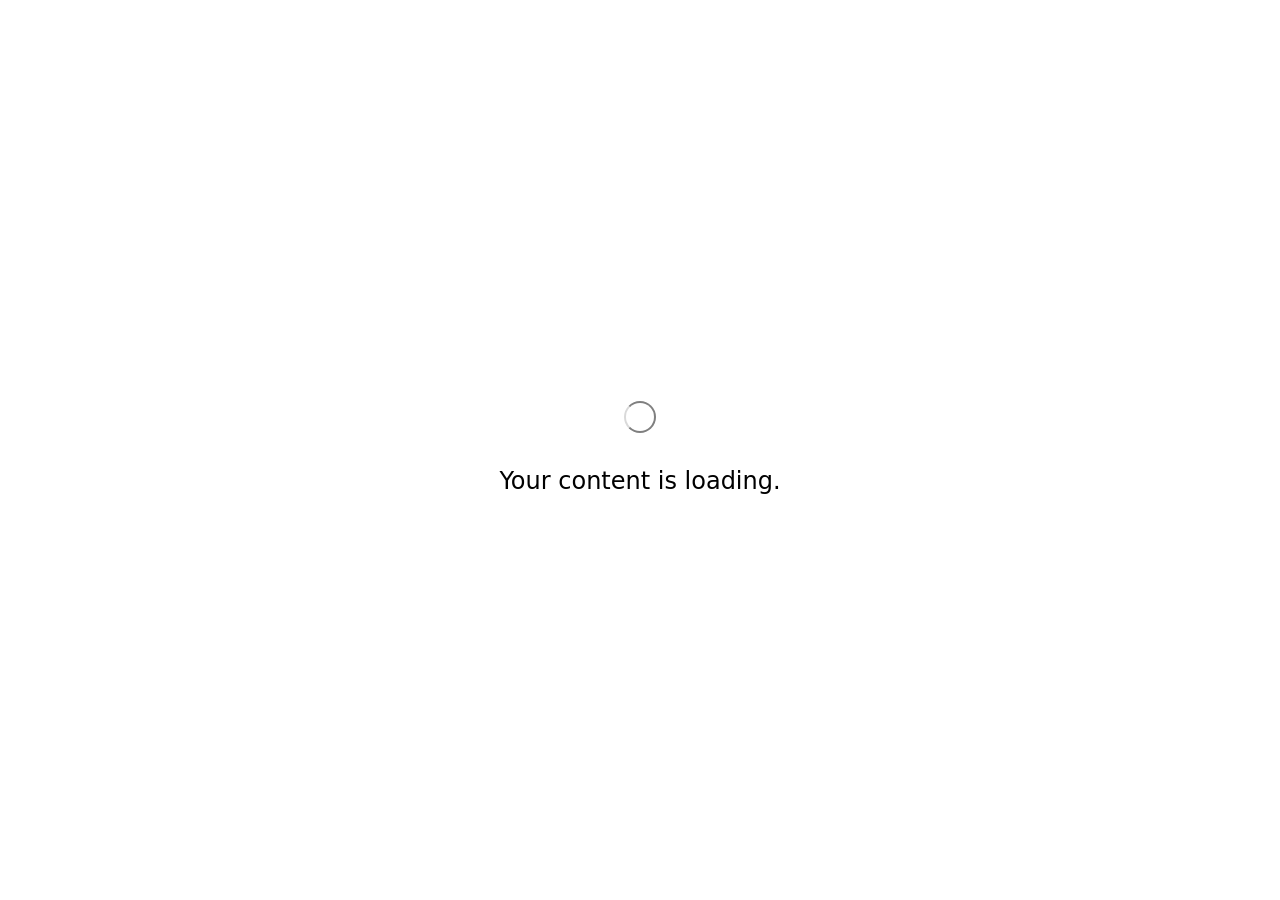
==== advocacy.html @ 3e5229f4 "Advocacy module Added advocacy module from BrockuU assignment" ====
<!DOCTYPE html>
<html lang="en" class="">
  <head>
    <meta http-equiv="X-UA-Compatible" content="IE=edge,chrome=1">
    <meta name="viewport" content="width=device-width, initial-scale=1">
    <meta charset="utf-8">

    <title>Topic 5: Advocacy and Support Services</title>
    <link type="text/css" rel="stylesheet" href="advocacy-lib/icomoon.css">
    <script type="text/javascript" src="advocacy-lib/player-0.0.11.min.js"></script>
    <script type="text/javascript" src="advocacy-lib/lzwcompress.js"></script>

    <!-- Resize Hack -->
    <script type="text/javascript">
      window.resizeTo(screen.width, screen.height);
    </script>
    

    <script id="__ENTRY__" type="application/json">
      {".js":["rise/8595e191.js"],".css":["sandbox/4adfab46.css"]}
    </script>

    <script id="__REMOTE_ENTRIES__" type="application/json">
      {"learn_distribution_frontend":{".js":["learn_dist/entry.js"]},"mondrian":{".js":["mondrian/entry.js"]}}
    </script>

    <script>
      (function() {
        const jsonp = {}
        const allowOutsideDriver = true

        function shouldLoad() {
          if(allowOutsideDriver)
            return true

          return window.location.protocol === 'file:'
            || (window !== window.parent && typeof window.parent.IsLmsPresent === 'function')
        }

        function loadModule(manifest) {
          const p = []

          if (manifest['.css'] != null) {
            for (var idx = 0; idx < manifest['.css'].length; idx++) {
              p.push(new Promise((resolve, reject) => {
                var link = document.createElement('link')
                link.onload = resolve
                link.onerror = reject
                link.rel = 'stylesheet'
                link.href = 'advocacy-lib/' + manifest['.css'][idx]
                document.body.appendChild(link)
              }))
            }
          }

          if (manifest['.js'] != null) {
            for (var idx = 0; idx < manifest['.js'].length; idx++) {
              p.push(new Promise((resolve, reject) => {
                var script = document.createElement('script')
                script.onload = resolve
                script.onerror = reject
                script.src = 'advocacy-lib/' + manifest['.js'][idx]
                document.body.appendChild(script)
              }))
            }
          }

          return Promise.all(p)
        }

        function deserialize(str) {
          const buffer = Uint8Array.from(atob(str), c => c.charCodeAt(0))
          const json = new TextDecoder().decode(buffer)
          const result = JSON.parse(json)
          return result
        }

        function __preventLoad() {
          let appDiv = document.getElementById('app')
          let errMsgSpan = document.createElement('span')
          let errMsgText = document.createTextNode('Error: Content launched outside of a supported LMS enviroment.')

          errMsgSpan.appendChild(errMsgText)
          appDiv.appendChild(errMsgSpan)

          throw new Error("Content launched outside of a supported LMS enviroment.")
        }

        function __loadEntry() {
          return loadModule(JSON.parse(document.getElementById('__ENTRY__').textContent))
        }

        function __loadRemoteEntry(name) {
          const manifest = JSON.parse(document.getElementById('__REMOTE_ENTRIES__').textContent)
          if (manifest[name] == null) throw new Error(`Missing manifest for remote entry "${name}".`)
          return loadModule(manifest[name])
        }

        async function __fetchCourse() {
          return Promise.resolve(deserialize("[base64]/[base64]/[base64]/[base64]/[base64]/PC9wPjwvbGk+PGxpPjxwPkhvdyBjYW4gd2Ugc3VwcG9ydCB5b3UgdG8gZmVlbCBzYWZlIGluIG91ciBjbGFzc3Jvb20/[base64]/[base64]/[base64]"))
        }

        window.__loadEntry = shouldLoad() ? __loadEntry : __preventLoad
        window.__loadRemoteEntry = __loadRemoteEntry
        window.__fetchCourse = __fetchCourse
      })()
    </script>
  </head>
  <body>
    <div id="app"></div>
    <script type="text/javascript">
  (function(root) {
    window.partnerContent = [];

    function isExport() {
      return true;
    }

    function resolvePath(path) {
      return ('advocacy-assets/').concat(path);
    }

    function resolveFontPath(font) {
      return ('advocacy-lib/fonts/').concat(font.key.split('/').reverse()[0]);
    }

    root.Runtime = {
      fetch: window.__fetchCourse,
      isExport: isExport,
      resolvePath: resolvePath,
      resolveFontPath: resolveFontPath
    };
  }(window));
</script>

    
    <script>__loadEntry()</script>

  </body>
</html>
---- advocacy-lib/icomoon.css ----
@font-face {
	font-family: 'icomoon';
	src:  url('fonts/icomoon.ttf') format('truetype'),
				url('fonts/icomoon.woff') format('woff');
	font-weight: normal;
	font-style: normal;
}

[class^="icon-"], [class*=" icon-"] {
	/* use !important to prevent issues with browser extensions that change fonts */
	font-family: 'icomoon' !important;
	speak: none;
	font-style: normal;
	font-weight: normal;
	font-variant: normal;
	text-transform: none;
	line-height: 1;

	/* Better Font Rendering =========== */
	-webkit-font-smoothing: antialiased;
	-moz-osx-font-smoothing: grayscale;
}

.icon-edit-author-name:before {
	content: "\e976";
}
.icon-lock:before {
	content: "\e977";
}
.icon-checkmark-valid:before {
	content: "\e95d";
}
.icon-close-media-panel:before {
	content: "\e95e";
}
.icon-trash4:before {
	content: "\e95f";
}
.icon-x-invalid-url:before {
	content: "\e960";
}
.icon-attach2:before {
	content: "\e961";
}
.icon-bold:before {
	content: "\e962";
}
.icon-fontcolor:before {
	content: "\e963";
}
.icon-fontsize:before {
	content: "\e964";
}
.icon-italic:before {
	content: "\e965";
}
.icon-link:before {
	content: "\e966";
}
.icon-orderedlist:before {
	content: "\e967";
}
.icon-quote:before {
	content: "\e968";
}
.icon-unorderedlist:before {
	content: "\e969";
}
.icon-feedback:before {
	content: "\e910";
}
.icon-review:before {
	content: "\e911";
}
.icon-customizable:before {
	content: "\e908";
}
.icon-design:before {
	content: "\e909";
}
.icon-interactions:before {
	content: "\e90a";
}
.icon-questions:before {
	content: "\e90b";
}
.icon-scenarios2:before {
	content: "\e90c";
}
.icon-slides:before {
	content: "\e90d";
}
.icon-desktop:before {
	content: "\e902";
}
.icon-expressions:before {
	content: "\e903";
}
.icon-poses:before {
	content: "\e904";
}
.icon-retina:before {
	content: "\e905";
}
.icon-scenarios:before {
	content: "\e906";
}
.icon-transparency:before {
	content: "\e907";
}
.icon-Master-01:before {
	content: "\e934";
}
.icon-Master-02:before {
	content: "\e93a";
}
.icon-Master-03:before {
	content: "\e939";
}
.icon-Master-04:before {
	content: "\e936";
}
.icon-Master-05:before {
	content: "\e93b";
}
.icon-Master-06:before {
	content: "\e935";
}
.icon-Master-07:before {
	content: "\e937";
}
.icon-Master-08:before {
	content: "\e938";
}
.icon-Master-09:before {
	content: "\e922";
}
.icon-Master-10:before {
	content: "\e926";
}
.icon-Master-11:before {
	content: "\e924";
}
.icon-Master-12:before {
	content: "\e928";
}
.icon-Master-13:before {
	content: "\e923";
}
.icon-Master-14:before {
	content: "\e925";
}
.icon-Master-15:before {
	content: "\e929";
}
.icon-Master-16:before {
	content: "\e927";
}
.icon-Master-17:before {
	content: "\e92b";
}
.icon-Master-18:before {
	content: "\e92c";
}
.icon-Master-19:before {
	content: "\e92d";
}
.icon-Master-20:before {
	content: "\e92e";
}
.icon-Master-21:before {
	content: "\e92f";
}
.icon-Master-22:before {
	content: "\e930";
}
.icon-Master-23:before {
	content: "\e931";
}
.icon-Master-24:before {
	content: "\e932";
}
.icon-Master-25:before {
	content: "\e933";
}
.icon-Master-26:before {
	content: "\e92a";
}
.icon-check-circle:before {
	content: "\e803";
}
.icon-trash:before {
	content: "\e804";
}
.icon-rotation:before {
	content: "\e91a";
}
.icon-vector:before {
	content: "\e91b";
}
.icon-mute:before {
	content: "\e90e";
}
.icon-volume:before {
	content: "\e90f";
}
.icon-logo:before {
	content: "\e805";
}
.icon-share:before {
	content: "\e801";
}
.icon-sorting:before {
	content: "\e91c";
}
.icon-more:before {
	content: "\e91d";
}
.icon-copy:before {
	content: "\e951";
}
.icon-clock:before {
	content: "\e915";
}
.icon-quotes-left:before {
	content: "\e918";
}
.icon-list-numbered:before {
	content: "\e916";
}
.icon-list2:before {
	content: "\e917";
}
.icon-plus:before {
	content: "\e60a";
}
.icon-info:before {
	content: "\e974";
}
.icon-cross:before {
	content: "\e913";
}
.icon-checkmark:before {
	content: "\e975";
}
.icon-arrow-up2:before {
	content: "\e959";
}
.icon-arrow-down2:before {
	content: "\e95a";
}
.icon-sort-alpha-asc:before {
	content: "\e912";
}
.icon-rtf:before {
	content: "\e94b";
}
.icon-doc:before {
	content: "\e94a";
}
.icon-pdf:before {
	content: "\e94c";
}
.icon-ppt:before {
	content: "\e94d";
}
.icon-file:before {
	content: "\e94e";
}
.icon-xls:before {
	content: "\e94f";
}
.icon-zip:before {
	content: "\e950";
}
.icon-file-alt:before {
	content: "\e944";
}
.icon-doc-alt:before {
	content: "\e943";
}
.icon-pdf-alt:before {
	content: "\e945";
}
.icon-ppt-alt:before {
	content: "\e946";
}
.icon-rtf-alt:before {
	content: "\e947";
}
.icon-xls-alt:before {
	content: "\e948";
}
.icon-zip-alt:before {
	content: "\e949";
}
.icon-attach:before {
	content: "\e942";
}
.icon-reload:before {
	content: "\e941";
}
.icon-trash2:before {
	content: "\e60d";
}
.icon-arrow-left:before {
	content: "\e608";
}
.icon-arrow-right:before {
	content: "\e609";
}
.icon-check-alt:before {
	content: "\e606";
}
.icon-password-view:before {
	content: "\e972";
}
.icon-password-hide:before {
	content: "\e973";
}
.icon-view-grid:before {
	content: "\e96c";
}
.icon-grid-view:before {
	content: "\e96c";
}
.icon-view-list:before {
	content: "\e96d";
}
.icon-list-view:before {
	content: "\e96d";
}
.icon-blocks:before {
	content: "\e95b";
}
.icon-list3:before {
	content: "\e95c";
}
.icon-export:before {
	content: "\e958";
}
.icon-screencast:before {
	content: "\e957";
}
.icon-cursor:before {
	content: "\e956";
}
.icon-documents:before {
	content: "\e952";
}
.icon-duplicate:before {
	content: "\e952";
}
.icon-trash3:before {
	content: "\e953";
}
.icon-Article:before {
	content: "\e93c";
}
.icon-Interaction:before {
	content: "\e93d";
}
.icon-Quiz:before {
	content: "\e93e";
}
.icon-Video:before {
	content: "\e93f";
}
.icon-trashcan:before {
	content: "\e921";
}
.icon-marker_style:before {
	content: "\e920";
}
.icon-photo:before {
	content: "\e91f";
}
.icon-microphone:before {
	content: "\e91e";
}
.icon-plus2:before {
	content: "\e800";
}
.icon-processing:before {
	content: "\e607";
}
.icon-menu:before {
	content: "\e602";
}
.icon-headset:before {
	content: "\e603";
}
.icon-list:before {
	content: "\e604";
}
.icon-video:before {
	content: "\e605";
}
.icon-mail:before {
	content: "\e954";
}
.icon-remove:before {
	content: "\e955";
}
.icon-up-level-2:before {
	content: "\e96e";
}
.icon-up-level-list-2:before {
	content: "\e96f";
}
.icon-plus-circle:before {
	content: "\e802";
}
.icon-up-level:before {
	content: "\e970";
}
.icon-up-level-list:before {
	content: "\e971";
}
.icon-eye:before {
	content: "\e96b";
}
.icon-tick:before {
	content: "\e900";
}
.icon-check:before {
	content: "\e901";
}
.icon-link-alt:before {
	content: "\e919";
}
.icon-chevron-down:before {
	content: "\e60b";
}
.icon-chevron-up:before {
	content: "\e60c";
}
.icon-chevron-left:before {
	content: "\e600";
}
.icon-chevron:before {
	content: "\e601";
}
.icon-chevron-right:before {
	content: "\e601";
}
.icon-close-small:before {
	content: "\e940";
}
.icon-pie-chart:before {
	content: "\e914";
}
.icon-alert:before {
	content: "\e96a";
}
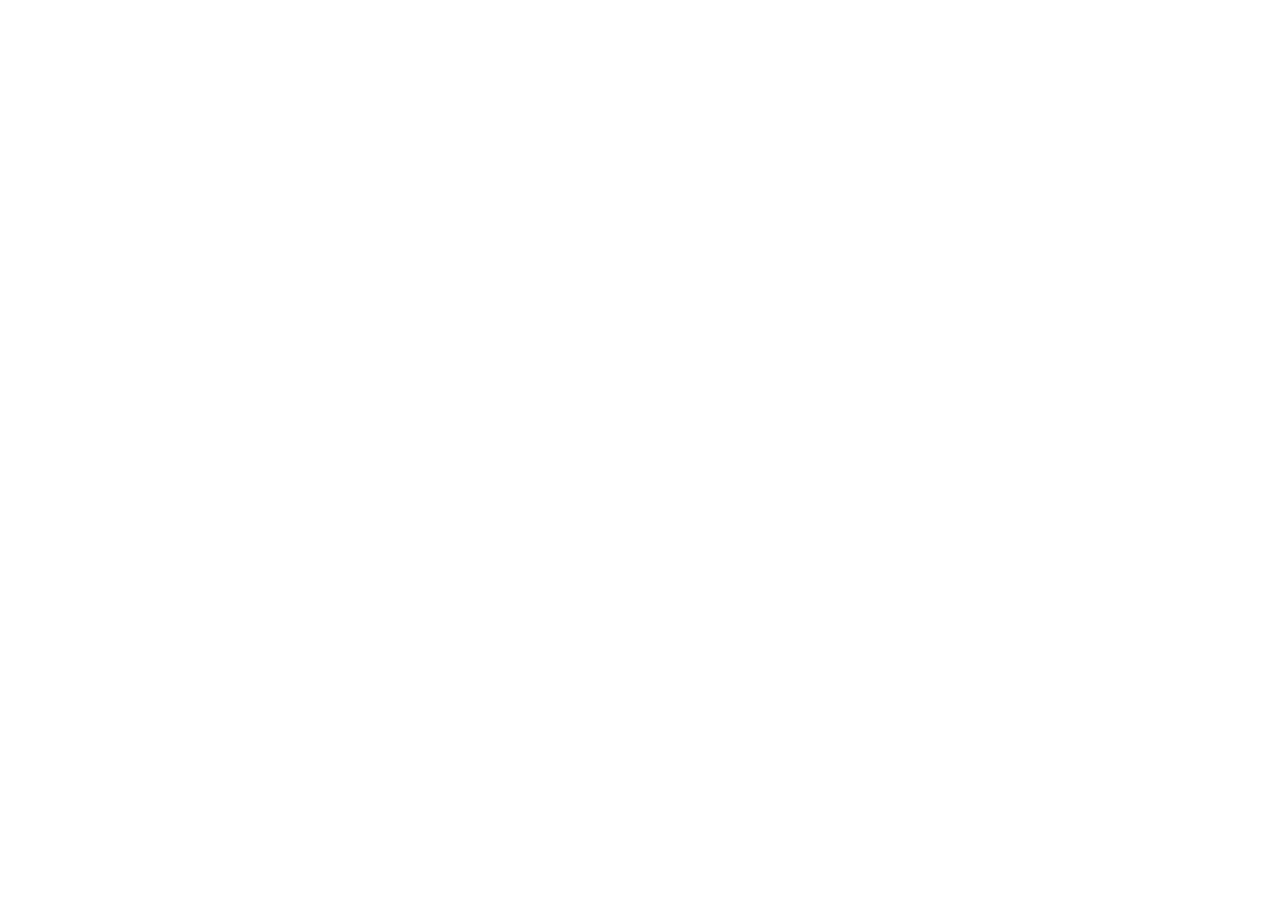
==== commit 07bea4e2: "Update advocacy #2 Replaced advocacy.html with modded language.html" ====
--- a/advocacy.html
+++ b/advocacy.html
@@ -5,7 +5,8 @@
     <meta name="viewport" content="width=device-width, initial-scale=1">
     <meta charset="utf-8">
 
-    <title>Topic 5: Advocacy and Support Services</title>
+    <title>Week 7 - Finding Your Community </title>
+
     <link type="text/css" rel="stylesheet" href="advocacy-lib/icomoon.css">
     <script type="text/javascript" src="advocacy-lib/player-0.0.11.min.js"></script>
     <script type="text/javascript" src="advocacy-lib/lzwcompress.js"></script>
@@ -15,27 +16,21 @@
       window.resizeTo(screen.width, screen.height);
     </script>
     
+    <!--[if lt IE 9]>
+    <script src="//html5shiv.googlecode.com/svn/trunk/html5.js"></script>
+    <![endif]-->
 
     <script id="__ENTRY__" type="application/json">
-      {".js":["rise/8595e191.js"],".css":["sandbox/4adfab46.css"]}
+      {".js":["rise/f8a45d57.js"]}
     </script>
 
     <script id="__REMOTE_ENTRIES__" type="application/json">
-      {"learn_distribution_frontend":{".js":["learn_dist/entry.js"]},"mondrian":{".js":["mondrian/entry.js"]}}
+      {"mondrian":{".js":["mondrian/entry.js"]}}
     </script>
 
     <script>
       (function() {
         const jsonp = {}
-        const allowOutsideDriver = true
-
-        function shouldLoad() {
-          if(allowOutsideDriver)
-            return true
-
-          return window.location.protocol === 'file:'
-            || (window !== window.parent && typeof window.parent.IsLmsPresent === 'function')
-        }
 
         function loadModule(manifest) {
           const p = []
@@ -75,17 +70,6 @@
           return result
         }
 
-        function __preventLoad() {
-          let appDiv = document.getElementById('app')
-          let errMsgSpan = document.createElement('span')
-          let errMsgText = document.createTextNode('Error: Content launched outside of a supported LMS enviroment.')
-
-          errMsgSpan.appendChild(errMsgText)
-          appDiv.appendChild(errMsgSpan)
-
-          throw new Error("Content launched outside of a supported LMS enviroment.")
-        }
-
         function __loadEntry() {
           return loadModule(JSON.parse(document.getElementById('__ENTRY__').textContent))
         }
@@ -95,46 +79,521 @@
           if (manifest[name] == null) throw new Error(`Missing manifest for remote entry "${name}".`)
           return loadModule(manifest[name])
         }
-
-        async function __fetchCourse() {
-          return Promise.resolve(deserialize("[base64]/[base64]/[base64]/[base64]/[base64]/PC9wPjwvbGk+PGxpPjxwPkhvdyBjYW4gd2Ugc3VwcG9ydCB5b3UgdG8gZmVlbCBzYWZlIGluIG91ciBjbGFzc3Jvb20/[base64]/[base64]/[base64]"))
-        }
-
-        window.__loadEntry = shouldLoad() ? __loadEntry : __preventLoad
+        
+        async function __loadJsonp(id, path) {
+          try {
+            return await new Promise((resolve, reject) => {
+              try {
+                jsonp[id] = resolve
+                const script = document.createElement('script')
+                script.onerror = reject
+                script.src = `./${path}`
+                document.head.appendChild(script)
+              } catch (err) {
+                reject(err)
+              }
+            })
+          } finally {
+            delete jsonp[id]
+          }
+        }
+
+        function __resolveJsonp(id, data) {
+          const resolve = jsonp[id]
+          if (typeof resolve !== 'function') {
+            throw new Error(`Could not load JSONP "${id}"`)
+          }
+          resolve(data)
+        }
+
+        async function __fetchCourse(name) {
+          name = name == null ? window.i18n.default : name
+          if (!window.i18n.available.includes(name)) {
+            console.warn(`Could not load locale "${name}"`)
+            name = window.i18n.available[0]
+          }
+          const encoded = await __loadJsonp(`course:${name}`, `language-locales/${name}.js`)
+          const courseData = deserialize(encoded)
+          return courseData
+        }
+
+        window.__loadEntry = __loadEntry
         window.__loadRemoteEntry = __loadRemoteEntry
+        window.__loadJsonp = __loadJsonp
+        window.__resolveJsonp = __resolveJsonp
         window.__fetchCourse = __fetchCourse
       })()
     </script>
   </head>
   <body>
     <div id="app"></div>
-    <script type="text/javascript">
+    <script>
   (function(root) {
+    window.i18n = {"available":["und"],"default":"und"};
     window.partnerContent = [];
 
-    function isExport() {
-      return true;
-    }
-
-    function resolvePath(path) {
-      return ('advocacy-assets/').concat(path);
-    }
-
-    function resolveFontPath(font) {
-      return ('advocacy-lib/fonts/').concat(font.key.split('/').reverse()[0]);
-    }
-
-    root.Runtime = {
-      fetch: window.__fetchCourse,
-      isExport: isExport,
-      resolvePath: resolvePath,
-      resolveFontPath: resolveFontPath
-    };
+    var quizId = null;
+    var storylineId = null;
+    var completionPercentage = 100;
+    var reporting = 'passed-incomplete';
+
+    var LMSProxySelections = [
+      'CommitData',
+      'ConcedeControl', // Gives control back to the LMS
+      'CreateResponseIdentifier', // Create question response
+      'Finish',
+      'GetDataChunk',  // Retrieve stringified object with lesson progress
+      'GetStatus', // Get Current Status
+      'MatchingResponse', // Interaction - Question Type
+      'RecordFillInInteraction', // Interaction - Question Type
+      'RecordMatchingInteraction', // Interaction - Question Type
+      'RecordMultipleChoiceInteraction', // Interaction - Question Type
+      'ResetStatus', // Reset the Status
+      'SetBookmark',   // Set identifier for bookmark
+      'SetDataChunk',  // Set a stringified object with lesson progress
+      'SetFailed', // Tell LMS user Failed course
+      'SetPassed', // Tell LMS user Passed the course
+      'SetReachedEnd', // Tell LMS user completed course
+      'SetScore', // Report Users Score to the LMS (for Pass and fail)
+      'WriteToDebug',
+    ];
+
+    function HookCommit() {
+  LMSProxyFuncs.WriteToDebug('Commit strategy detected a reason to commit! Forcing a commit to the LMS.');
+  LMSProxyFuncs.CommitData();
+}
+
+const ProxyHooks = {
+
+  'SetFailed': HookCommit,
+  'SetPassed': HookCommit,
+  'SetReachedEnd': HookCommit,
+  'SetScore': HookCommit,
+
+  'RecordMultipleChoiceInteraction': HookCommit,
+  'RecordMatchingInteraction': HookCommit,
+  'RecordFillInInteraction': HookCommit,
+  'MatchingResponse': HookCommit,
+};
+
+function hookProxy(funcName) {
+  if(ProxyHooks[funcName]) {
+    return ProxyHooks[funcName]();
+  }
+
+  return;
+}
+
+var LMSProxyFuncs = pick(LMSProxySelections, window.parent, Function.prototype);
+
+function noAPIFunction (funcName) {
+  return function () {
+    console.log('Warning: Course was unable to find the LMS API for ' + funcName + '. Course may have been launched from scormcontent/index.html, or the course package is not within an LMS. Saving of student data will not occur.');
+  }
+}
+
+var initProxy = function() {
+  return Object.keys(LMSProxyFuncs).reduce(function(newProxy, funcName) {
+    if (LMSProxyFuncs[funcName].toString().length < 35) {
+      noAPIFunction(funcName)();
+
+      if (funcName === 'cmi5') {
+        newProxy['cmi5'] = {
+          getMasteryScore: noAPIFunction('cmi5.getMasteryScore')
+        }
+      } else {
+        newProxy[funcName] = noAPIFunction(funcName);
+      }
+      
+      return newProxy;
+    }
+
+    if (arrayHas(funcName, ['CreateResponseIdentifier', 'MatchingResponse', 'cmi5'])) {
+      newProxy[funcName] = LMSProxyFuncs[funcName];
+      return newProxy;
+    }
+
+    newProxy[funcName] = function () {
+      var args = ([]).slice.call(arguments);
+      var result = LMSProxyFuncs[funcName].apply(null, args);
+
+      hookProxy(funcName);
+
+      return result;
+    }
+    return newProxy;
+  }, {})
+}
+
+
+    var LMSProxy = initProxy();
+
+    var cache = getLMSData();
+
+    function debounce(fn, delay) {
+  var timer = null;
+
+  return function () {
+    var context = this, args = arguments;
+    clearTimeout(timer);
+    timer = setTimeout(function () {
+      fn.apply(context, args);
+    }, delay);
+  };
+}
+
+function compress(data) {
+  try {
+    return JSON.stringify({
+      v: 2,
+      d: lzwCompress.pack(JSON.stringify(data)),
+      cpv: "1T6ydVHY"
+    });
+  } catch(e) {
+    return '';
+  }
+}
+
+function decompress(stringData) {
+  try {
+    const data = JSON.parse(stringData);
+
+    return data.d
+      ? JSON.parse(lzwCompress.unpack(data.d))
+      : data;
+  } catch(e) {
+    return {};
+  }
+}
+
+function assign(target) {
+  if (target === undefined || target === null) {
+    throw new TypeError('assign: Cannot convert undefined or null to object');
+  }
+
+  var output = Object(target);
+
+  for (var index = 1; index < arguments.length; index++) {
+    var source = arguments[index];
+    if (source !== undefined && source !== null) {
+      for (var nextKey in source) {
+        if (source.hasOwnProperty(nextKey)) {
+          output[nextKey] = source[nextKey];
+        }
+      }
+    }
+  }
+  return output;
+}
+
+function identity(value) {
+  return value;
+}
+
+function bookmark(id) {
+  var url = 'index.html#/lessons/' + id;
+
+  LMSProxy.SetBookmark(url, '');
+}
+
+function completeOut(passed, reportParam) {
+  var reportType = reportParam || reporting;
+
+  if(passed) {
+    switch(reportType) {
+      case 'completed-incomplete':
+      case 'completed-failed':
+        LMSProxy.ResetStatus();
+        LMSProxy.SetReachedEnd();
+        break;
+
+      case 'passed-incomplete':
+      case 'passed-failed':
+        LMSProxy.SetPassed();
+        LMSProxy.SetReachedEnd();
+        break;
+    }
+  } else {
+    switch(reportType) {
+      case 'passed-failed':
+      case 'completed-failed':
+        if(!isPassed()) {
+          LMSProxy.SetFailed();
+        }
+        break;
+    }
+  }
+}
+
+var setDataChunk = debounce(function(data) {
+  LMSProxy.SetDataChunk(data);
+}, 1000);
+
+function concatLMSData(data) {
+  assign(cache, data);
+  setDataChunk(compress(cache));
+}
+
+function exit() {
+  LMSProxy.ConcedeControl();
+}
+
+function finish(totalProgress) {
+  if (
+    quizId === null &&
+    storylineId === null &&
+    completionPercentage != undefined &&
+    totalProgress >= completionPercentage
+  ) {
+    completeOut(true);
+  }
+}
+
+function finishQuiz(passed, score, id) {
+  if (id == quizId) {
+    reportScore(score);
+    completeOut(passed);
+  }
+}
+
+function finishStoryline(id, passed, isQuiz, score) {
+  if (id == storylineId) {
+    if (isQuiz) {
+      reportScore(score);
+      completeOut(passed, 'passed-failed');
+    } else {
+      completeOut(passed);
+    }
+  }
+}
+
+function sanitizeForUri(title) {
+  var strippedTitle = title.replace(/<(?:.|\n)*?>/gm, '');
+  var sanitizedTitle = strippedTitle.replace(/[^a-zA-Z0-9-_.~]/g, '-');
+  return sanitizedTitle;
+}
+
+function shorten(title) {
+  return title.charAt(0);
+}
+
+function buildResponseIdentifier(response) {
+  var title = sanitizeForUri(response.title);
+  return LMSProxy.CreateResponseIdentifier(shorten(title), title);
+}
+
+function buildMatchingResponse(response) {
+  var sourceTitle = sanitizeForUri(response.source.title);
+  var targetTitle = sanitizeForUri(response.target.title);
+
+  var source =
+    LMSProxy.CreateResponseIdentifier(shorten(sourceTitle), sourceTitle);
+  var target =
+    LMSProxy.CreateResponseIdentifier(shorten(targetTitle), targetTitle);
+
+  return new LMSProxy.MatchingResponse(source, target);
+}
+
+function cleanTitle(title, maxSize) {
+  return title.substr(0, maxSize || 20).replace(/\s/g, '_');
+}
+
+function titleToId(quiz, question, attempts) {
+  return cleanTitle(quiz, 20) + '_' + cleanTitle(question, 230) + '_' + attempts.toString().substr(0,3);
+}
+
+function normalizeResult(correct) {
+  return correct
+    ? window.parent.INTERACTION_RESULT_CORRECT
+    : window.parent.INTERACTION_RESULT_WRONG;
+}
+
+function reportAnswer(data) {
+  var recorder = Function.prototype;
+  var response;
+  var correctResponses;
+
+  var isCorrect = normalizeResult(data.isCorrect);
+  var latency = data.latency;
+  var title = data.questionTitle;
+  var weighting = 1;
+  var strId = titleToId(data.quizTitle, title, data.retryAttempts);
+
+  switch (data.type) {
+    case 'MULTIPLE_CHOICE':
+    case 'MULTIPLE_RESPONSE':
+      response = data.response.map(buildResponseIdentifier);
+      correctResponses = data.correctResponse.map(buildResponseIdentifier);
+      recorder = LMSProxy.RecordMultipleChoiceInteraction;
+      break;
+
+    case 'FILL_IN_THE_BLANK':
+      response = data.response;
+      correctResponses = data.correctResponse;
+      recorder = LMSProxy.RecordFillInInteraction;
+      break;
+
+    case 'MATCHING':
+      response = data.response.map(buildMatchingResponse);
+      correctResponses = data.correctResponse.map(buildMatchingResponse);
+      recorder = LMSProxy.RecordMatchingInteraction;
+      break;
+  }
+
+  recorder(
+    strId,
+    response,
+    isCorrect,
+    correctResponses,
+    title,
+    weighting,
+    latency,
+    0
+  );
+}
+
+function getLMSData() {
+  var data = null;
+
+  if(!cache) {
+    data = LMSProxy.GetDataChunk();
+
+    var result = data
+      ? decompress(data)
+      : {};
+
+    return result;
+  }
+
+  return assign({}, cache);
+}
+
+function getProgress(initialProgress) {
+  var decodeCourseProgress =
+    root.Rise.decodeCourseProgress;
+
+  var progress = assign({}, {
+    progress: { lessons: {} }
+  }, getLMSData()).progress;
+
+  if(initialProgress) {
+    return decodeCourseProgress(initialProgress, progress);
+  }
+
+  return progress;
+}
+
+function isExport() {
+  return true;
+}
+
+function isPassed() {
+  return LMSProxy.GetStatus() === window.parent.LESSON_STATUS_PASSED;
+}
+
+function pick(keys, obj, def) {
+  return keys.reduce(function(memo, key) {
+    if(obj[key] === undefined) {
+      if(def !== undefined) {
+        memo[key] = def;
+      }
+    } else {
+      memo[key] = obj[key];
+    }
+
+    return memo;
+  }, {});
+}
+
+function reportScore(score) {
+  var highScore = Math.max(getLMSData().score || 0, score);
+  concatLMSData({ score: highScore });
+
+  LMSProxy.SetScore(highScore, 100, 0);
+}
+
+function resolvePath(path) {
+  return ('advocacy-assets/').concat(path);
+}
+
+function resolveFontPath(font) {
+  return ('advocacy-lib/fonts/').concat(font.key.split('/').reverse()[0]);
+}
+
+function setLessonProgress(lessonProgress) {
+  var encodeLessonProgress =
+    root.Rise.encodeLessonProgress;
+
+  var currentProgress = getProgress();
+
+  var lessons = assign(
+    {},
+    currentProgress.lessons,
+    encodeLessonProgress(lessonProgress)
+  );
+
+  var progress = assign({}, currentProgress, { lessons: lessons });
+
+  concatLMSData({ progress: progress });
+}
+
+function setCourseProgress(courseProgress) {
+  var encodeCourseProgress =
+    root.Rise.encodeCourseProgress;
+
+  var currentProgress = getProgress();
+
+  var progress = assign(
+    {},
+    currentProgress,
+    encodeCourseProgress(courseProgress)
+  );
+
+  concatLMSData({ progress: progress });
+}
+
+function getMasteryScore(payload) {
+  return payload.passingScore;
+}
+
+function arrayHas(val, arr) {
+  return !!(~(arr.indexOf(val)))
+}
+
+function fetchAvailableLocales() {
+  return window.i18n
+}
+
+root.Rise = {
+  completeLessons: identity,
+  decodeCourseProgress: identity,
+  encodeCourseProgress: identity,
+  encodeLessonProgress: identity
+};
+
+root.Runtime = {
+  bookmark: bookmark,
+  exit: exit,
+  fetch: window.__fetchCourse,
+  fetchAvailableLocales: fetchAvailableLocales,
+  finish: finish,
+  finishQuiz: finishQuiz,
+  finishStoryline: finishStoryline,
+  getMasteryScore: getMasteryScore,
+  getProgress: getProgress,
+  isExport: isExport,
+  reportAnswer: reportAnswer,
+  resolveFontPath: resolveFontPath,
+  resolvePath: resolvePath,
+  setCourseProgress: setCourseProgress,
+  setLessonProgress: setLessonProgress
+};
+
   }(window));
 </script>
 
     
     <script>__loadEntry()</script>
-
+    
   </body>
 </html>
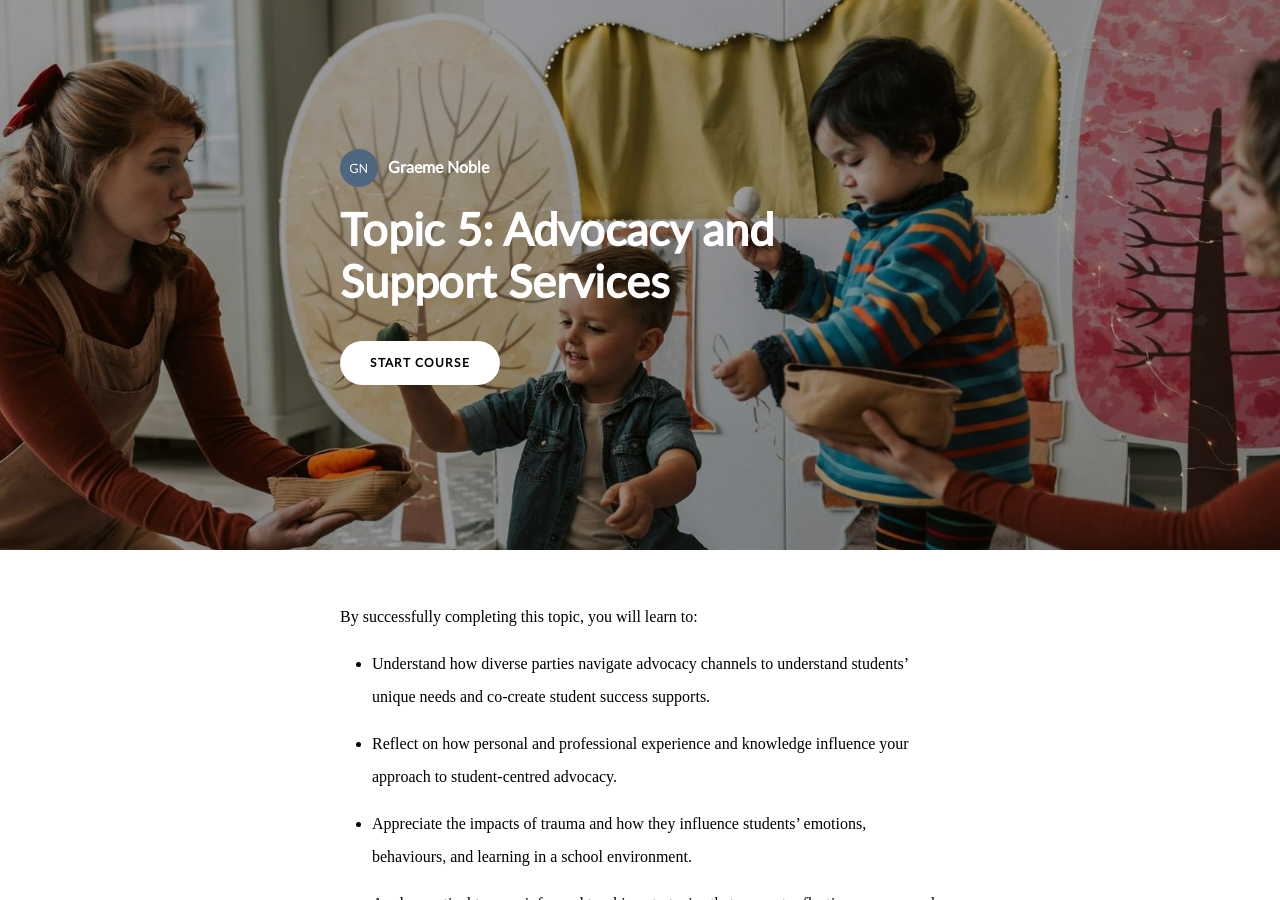
==== commit dbdb7df9: "Update advocacy #3 Copying over the LMS publish index.html instead of HTML publish" ====
--- a/advocacy.html
+++ b/advocacy.html
@@ -5,8 +5,7 @@
     <meta name="viewport" content="width=device-width, initial-scale=1">
     <meta charset="utf-8">
 
-    <title>Week 7 - Finding Your Community </title>
-
+    <title>Topic 5: Advocacy and Support Services</title>
     <link type="text/css" rel="stylesheet" href="advocacy-lib/icomoon.css">
     <script type="text/javascript" src="advocacy-lib/player-0.0.11.min.js"></script>
     <script type="text/javascript" src="advocacy-lib/lzwcompress.js"></script>
@@ -16,21 +15,27 @@
       window.resizeTo(screen.width, screen.height);
     </script>
     
-    <!--[if lt IE 9]>
-    <script src="//html5shiv.googlecode.com/svn/trunk/html5.js"></script>
-    <![endif]-->
 
     <script id="__ENTRY__" type="application/json">
-      {".js":["rise/f8a45d57.js"]}
+      {".js":["rise/8595e191.js"],".css":["sandbox/4adfab46.css"]}
     </script>
 
     <script id="__REMOTE_ENTRIES__" type="application/json">
-      {"mondrian":{".js":["mondrian/entry.js"]}}
+      {"learn_distribution_frontend":{".js":["learn_dist/entry.js"]},"mondrian":{".js":["mondrian/entry.js"]}}
     </script>
 
     <script>
       (function() {
         const jsonp = {}
+        const allowOutsideDriver = true
+
+        function shouldLoad() {
+          if(allowOutsideDriver)
+            return true
+
+          return window.location.protocol === 'file:'
+            || (window !== window.parent && typeof window.parent.IsLmsPresent === 'function')
+        }
 
         function loadModule(manifest) {
           const p = []
@@ -70,6 +75,17 @@
           return result
         }
 
+        function __preventLoad() {
+          let appDiv = document.getElementById('app')
+          let errMsgSpan = document.createElement('span')
+          let errMsgText = document.createTextNode('Error: Content launched outside of a supported LMS enviroment.')
+
+          errMsgSpan.appendChild(errMsgText)
+          appDiv.appendChild(errMsgSpan)
+
+          throw new Error("Content launched outside of a supported LMS enviroment.")
+        }
+
         function __loadEntry() {
           return loadModule(JSON.parse(document.getElementById('__ENTRY__').textContent))
         }
@@ -79,48 +95,13 @@
           if (manifest[name] == null) throw new Error(`Missing manifest for remote entry "${name}".`)
           return loadModule(manifest[name])
         }
-        
-        async function __loadJsonp(id, path) {
-          try {
-            return await new Promise((resolve, reject) => {
-              try {
-                jsonp[id] = resolve
-                const script = document.createElement('script')
-                script.onerror = reject
-                script.src = `./${path}`
-                document.head.appendChild(script)
-              } catch (err) {
-                reject(err)
-              }
-            })
-          } finally {
-            delete jsonp[id]
-          }
-        }
-
-        function __resolveJsonp(id, data) {
-          const resolve = jsonp[id]
-          if (typeof resolve !== 'function') {
-            throw new Error(`Could not load JSONP "${id}"`)
-          }
-          resolve(data)
-        }
-
-        async function __fetchCourse(name) {
-          name = name == null ? window.i18n.default : name
-          if (!window.i18n.available.includes(name)) {
-            console.warn(`Could not load locale "${name}"`)
-            name = window.i18n.available[0]
-          }
-          const encoded = await __loadJsonp(`course:${name}`, `language-locales/${name}.js`)
-          const courseData = deserialize(encoded)
-          return courseData
-        }
-
-        window.__loadEntry = __loadEntry
+
+        async function __fetchCourse() {
+          return Promise.resolve(deserialize("[base64]/[base64]/[base64]/[base64]/[base64]/PC9wPjwvbGk+PGxpPjxwPkhvdyBjYW4gd2Ugc3VwcG9ydCB5b3UgdG8gZmVlbCBzYWZlIGluIG91ciBjbGFzc3Jvb20/[base64]/[base64]/[base64]"))
+        }
+
+        window.__loadEntry = shouldLoad() ? __loadEntry : __preventLoad
         window.__loadRemoteEntry = __loadRemoteEntry
-        window.__loadJsonp = __loadJsonp
-        window.__resolveJsonp = __resolveJsonp
         window.__fetchCourse = __fetchCourse
       })()
     </script>
@@ -129,7 +110,6 @@
     <div id="app"></div>
     <script>
   (function(root) {
-    window.i18n = {"available":["und"],"default":"und"};
     window.partnerContent = [];
 
     var quizId = null;
@@ -144,6 +124,7 @@
       'Finish',
       'GetDataChunk',  // Retrieve stringified object with lesson progress
       'GetStatus', // Get Current Status
+      'GetStudentID', // Get current student id
       'MatchingResponse', // Interaction - Question Type
       'RecordFillInInteraction', // Interaction - Question Type
       'RecordMatchingInteraction', // Interaction - Question Type
@@ -152,6 +133,7 @@
       'SetBookmark',   // Set identifier for bookmark
       'SetDataChunk',  // Set a stringified object with lesson progress
       'SetFailed', // Tell LMS user Failed course
+      'SetLanguagePreference', // Set user's Language Preference
       'SetPassed', // Tell LMS user Passed the course
       'SetReachedEnd', // Tell LMS user completed course
       'SetScore', // Report Users Score to the LMS (for Pass and fail)
@@ -194,7 +176,20 @@
 
 var initProxy = function() {
   return Object.keys(LMSProxyFuncs).reduce(function(newProxy, funcName) {
-    if (LMSProxyFuncs[funcName].toString().length < 35) {
+    // Alert logic for if there's issues finding the eLearning API.
+    var triggerAlert = true;
+
+    // xAPI and cmi5 API's can be identified by their object type and key count.
+    if (typeof LMSProxyFuncs[funcName] === 'object' && Object.keys(LMSProxyFuncs[funcName]).length > 1) {
+      triggerAlert = false;
+    }
+
+    // AICC and SCORM API's can be identified by the length of the function.
+    if (LMSProxyFuncs[funcName].toString().length > 35) {
+      triggerAlert = false;
+    }
+
+    if (triggerAlert) {
       noAPIFunction(funcName)();
 
       if (funcName === 'cmi5') {
@@ -230,7 +225,63 @@
 
     var cache = getLMSData();
 
-    function debounce(fn, delay) {
+    function updateParentTitle() {
+  if (window.parent && window.parent.document) {
+    if (window.parent.getCourseTitle) {
+      document.title = window.parent.getCourseTitle();
+    }
+
+    const parentFrame = window.parent;
+
+    function updateParent() {
+      try {
+        const newLang = document.documentElement.lang;
+        const newTitle = document.title
+
+        if (parentFrame?.document?.documentElement) {
+          if (parentFrame.document.documentElement.lang !== newLang) {
+            parentFrame.document.documentElement.lang = newLang
+          }
+
+          if (parentFrame.document.title !== newTitle) {
+            parentFrame.document.title = newTitle
+            const iframe = parentFrame.document.getElementById('content-frame')
+            if (iframe) iframe.title = newTitle
+          }
+        }
+      } catch {
+        // shouldn't happen
+      }
+    }
+
+    const langObserver = new MutationObserver(updateParent);
+    langObserver.observe(document.documentElement, {
+      attributes: true,
+      attributeFilter: ['lang'],
+    });
+
+    const titleElement = document.querySelector('title');
+    if (titleElement) {
+      const titleObserver = new MutationObserver(updateParent);
+      titleObserver.observe(titleElement, {
+        characterData: true,
+        childList: true,
+        subtree: true,
+      });
+    }
+
+    updateParent()
+  }
+}
+
+async function sha256(string) {
+  const data = new TextEncoder().encode(string);
+  const hashBuffer = await window.crypto.subtle.digest('SHA-256', data);
+
+  return Array.from(new Uint8Array(hashBuffer), b => b.toString(16).padStart(2, '0')).join('');
+}
+
+function debounce(fn, delay) {
   var timer = null;
 
   return function () {
@@ -247,7 +298,7 @@
     return JSON.stringify({
       v: 2,
       d: lzwCompress.pack(JSON.stringify(data)),
-      cpv: "1T6ydVHY"
+      cpv: "Ag8CVETM"
     });
   } catch(e) {
     return '';
@@ -295,6 +346,7 @@
 
   LMSProxy.SetBookmark(url, '');
 }
+
 
 function completeOut(passed, reportParam) {
   var reportType = reportParam || reporting;
@@ -325,14 +377,28 @@
   }
 }
 
+
 var setDataChunk = debounce(function(data) {
   LMSProxy.SetDataChunk(data);
-}, 1000);
+}, 100);
 
 function concatLMSData(data) {
   assign(cache, data);
   setDataChunk(compress(cache));
 }
+
+function getLocale() {
+  return getLMSData().locale;
+}
+
+function setLocale(locale) {
+  concatLMSData({ locale: locale });
+  LMSProxy.SetLanguagePreference(locale);
+}
+
+
+function sendTelemetry() { /* Telemetry is disabled */ }
+
 
 function exit() {
   LMSProxy.ConcedeControl();
@@ -368,14 +434,52 @@
 }
 
 function sanitizeForUri(title) {
+  // Strip HTML tags
   var strippedTitle = title.replace(/<(?:.|\n)*?>/gm, '');
+
+  // Count invalid characters (non a-zA-Z0-9-_.~)
+  var invalidMatches = strippedTitle.match(/[^a-zA-Z0-9-_.~]/g);
+  var invalidCount = invalidMatches ? invalidMatches.length : 0;
+  var percentInvalid = strippedTitle.length ? invalidCount / strippedTitle.length : 0;
+
+  // Replace invalid characters with dashes
   var sanitizedTitle = strippedTitle.replace(/[^a-zA-Z0-9-_.~]/g, '-');
+
+  // If more than 25% of characters are replaced or the sanitized title is empty, generate a hash-based ID
+  // Currently only enabled for AICC.
+  if ('scorm12' === 'aicc') {
+    if (percentInvalid > 0.25 || sanitizedTitle.trim() === '') {
+      LMSProxyFuncs.WriteToDebug('Sanitized title is empty or has more than 25% invalid characters. Generating hash-based ID.');
+      sanitizedTitle = generateBase64ID(title);
+    }
+  }
+
   return sanitizedTitle;
+}
+
+// Convert a Unicode string to a Base64-encoded string
+function base64EncodeUnicode(str) {
+  // Convert the string to a Uint8Array (UTF-8 encoded)
+  var uint8Array = new TextEncoder().encode(str);
+  // Convert the Uint8Array to a binary string
+  var binaryString = '';
+  for (let i = 0; i < uint8Array.length; i++) {
+    binaryString += String.fromCharCode(uint8Array[i]);
+  }
+  // Encode the binary string to Base64
+  return btoa(binaryString);
+}
+
+// Generate a Base64 hash-based identifier that is decodeable and AICC/SCORM-compliant
+function generateBase64ID(input) {
+  var base64Id = base64EncodeUnicode(input);
+  return `id-${base64Id}`;
 }
 
 function shorten(title) {
   return title.charAt(0);
 }
+
 
 function buildResponseIdentifier(response) {
   var title = sanitizeForUri(response.title);
@@ -394,6 +498,7 @@
   return new LMSProxy.MatchingResponse(source, target);
 }
 
+
 function cleanTitle(title, maxSize) {
   return title.substr(0, maxSize || 20).replace(/\s/g, '_');
 }
@@ -407,6 +512,7 @@
     ? window.parent.INTERACTION_RESULT_CORRECT
     : window.parent.INTERACTION_RESULT_WRONG;
 }
+
 
 function reportAnswer(data) {
   var recorder = Function.prototype;
@@ -452,6 +558,7 @@
   );
 }
 
+
 function getLMSData() {
   var data = null;
 
@@ -552,16 +659,18 @@
   concatLMSData({ progress: progress });
 }
 
+
 function getMasteryScore(payload) {
   return payload.passingScore;
 }
 
+
+function GetStudentID() {
+  return LMSProxy.GetStudentID();
+}
+
 function arrayHas(val, arr) {
   return !!(~(arr.indexOf(val)))
-}
-
-function fetchAvailableLocales() {
-  return window.i18n
 }
 
 root.Rise = {
@@ -575,25 +684,30 @@
   bookmark: bookmark,
   exit: exit,
   fetch: window.__fetchCourse,
-  fetchAvailableLocales: fetchAvailableLocales,
   finish: finish,
   finishQuiz: finishQuiz,
   finishStoryline: finishStoryline,
+  getLocale: getLocale,
   getMasteryScore: getMasteryScore,
   getProgress: getProgress,
+  GetStudentID: GetStudentID,
   isExport: isExport,
   reportAnswer: reportAnswer,
   resolveFontPath: resolveFontPath,
   resolvePath: resolvePath,
   setCourseProgress: setCourseProgress,
-  setLessonProgress: setLessonProgress
+  setLessonProgress: setLessonProgress,
+  setLocale: setLocale,
+  sendTelemetry: sendTelemetry,
 };
 
+
+    updateParentTitle()
   }(window));
 </script>
 
     
     <script>__loadEntry()</script>
-    
+
   </body>
 </html>
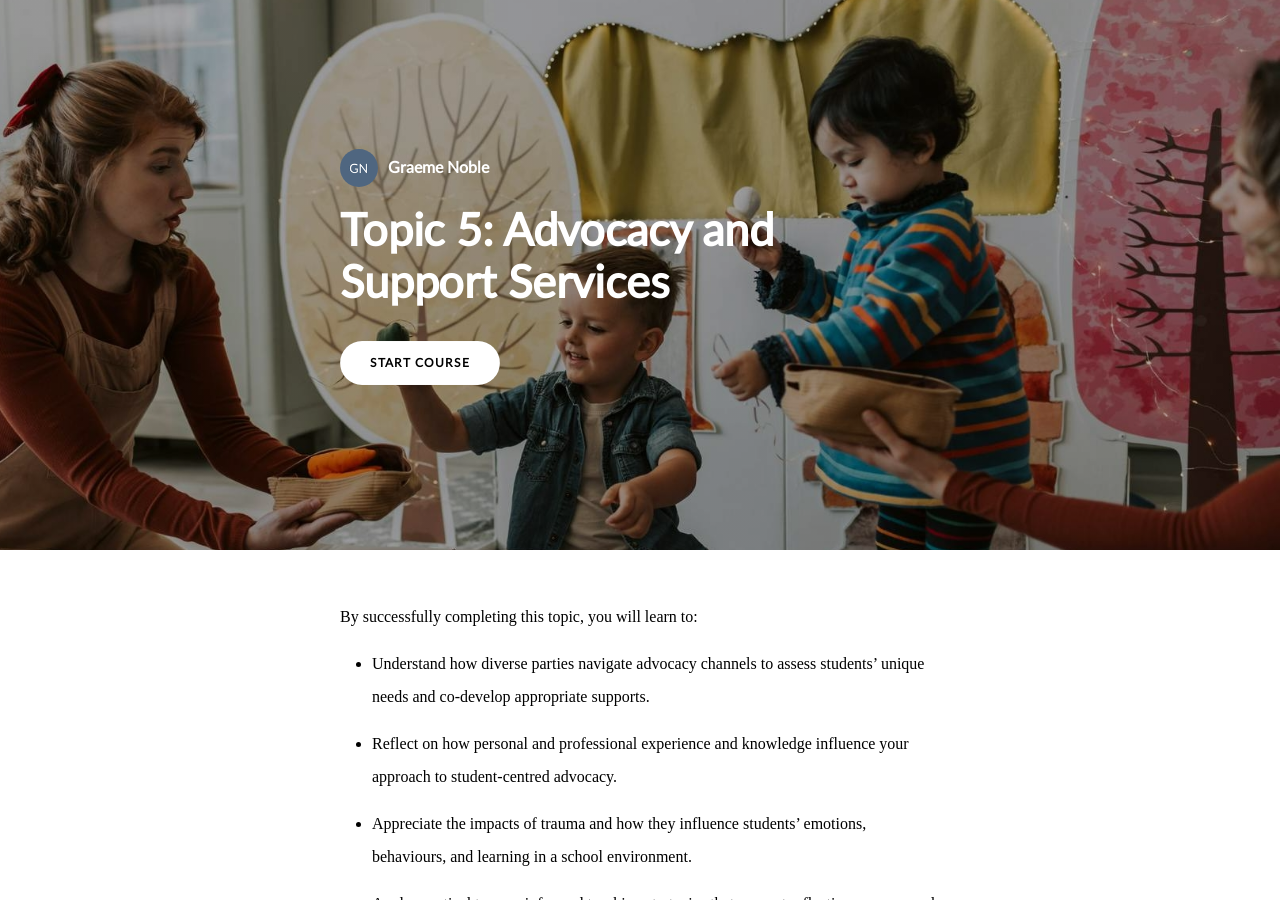
==== commit d683d2a4: "Update Advocacy #5.2 Attempting the update again, re-exported for LMS" ====
--- a/advocacy.html
+++ b/advocacy.html
@@ -97,7 +97,7 @@
         }
 
         async function __fetchCourse() {
-          return Promise.resolve(deserialize("[base64]/[base64]/[base64]/[base64]/[base64]/PC9wPjwvbGk+PGxpPjxwPkhvdyBjYW4gd2Ugc3VwcG9ydCB5b3UgdG8gZmVlbCBzYWZlIGluIG91ciBjbGFzc3Jvb20/[base64]/[base64]/[base64]"))
+          return Promise.resolve(deserialize("[base64]/[base64]/[base64]/igJ08L3NwYW4+PGJyIGNsYXNzPVwiYnJlYWstd2hlbi10cmFpbGluZ1wiPjxzcGFuIHN0eWxlPVwiY29sb3I6IHJnYigzOCwgMzgsIDM4KTsgdGV4dC1kZWNvcmF0aW9uOiBpbmhlcml0XCI+4oCcSG93IGNhbiBJIGhlbHA/[base64]/[base64]"))
         }
 
         window.__loadEntry = shouldLoad() ? __loadEntry : __preventLoad
@@ -298,7 +298,7 @@
     return JSON.stringify({
       v: 2,
       d: lzwCompress.pack(JSON.stringify(data)),
-      cpv: "Ag8CVETM"
+      cpv: "BJ-mvpCo"
     });
   } catch(e) {
     return '';
